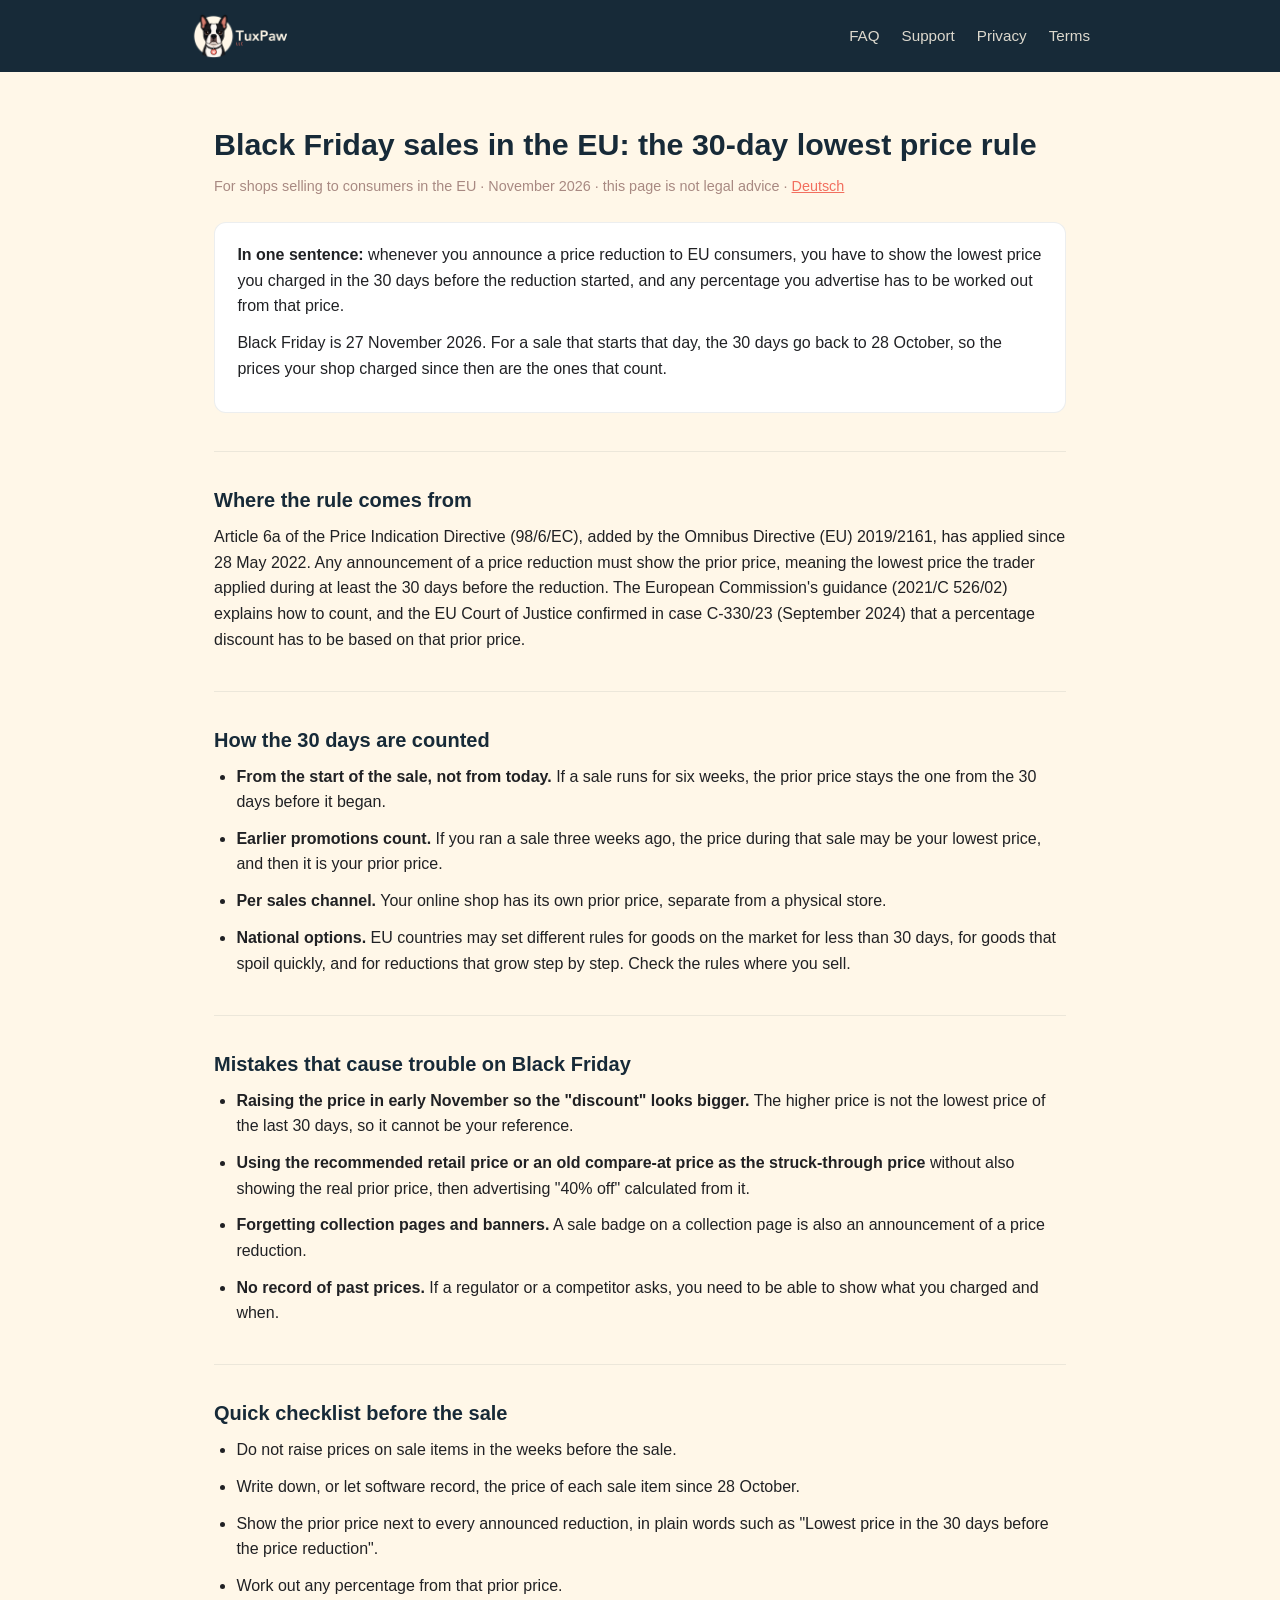
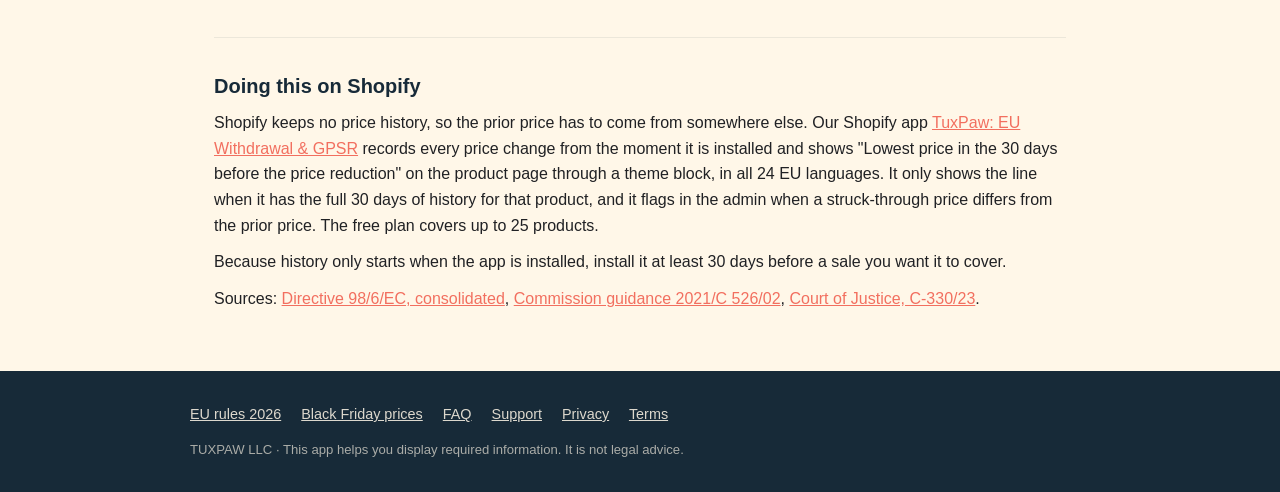
==== black-friday-lowest-price.html @ 4e430883 "site: publish Black Friday 30-day lowest price page (EN, DE), footer link and sitemap (approved by M" ====
<!DOCTYPE html>
<html lang="en">
<head>
<meta charset="utf-8">
<meta name="viewport" content="width=device-width, initial-scale=1">
<title>Black Friday sales in the EU: the 30-day lowest price rule - TuxPaw Labs</title>
<meta name="description" content="How the EU prior price rule (Omnibus, Article 6a of Directive 98/6/EC) applies to Black Friday and Cyber Monday sales: what to show, how the 30 days are counted, and the mistakes that cause trouble.">
<link rel="alternate" hreflang="en" href="https://tuxpawlabs.com/black-friday-lowest-price.html">
<link rel="alternate" hreflang="de" href="https://tuxpawlabs.com/black-friday-niedrigster-preis.html">
<link rel="icon" href="assets/tuxpaw-favicon.ico">
<link rel="apple-touch-icon" href="assets/tuxpaw-icon-192.png">
<link rel="stylesheet" href="style.css">
<style>
  article h3 { font-weight: 600; color: var(--midnight); margin: 1.1rem 0 0.35rem; font-size: 1.02rem; }
  .box { background: #fff; border: 1px solid rgba(23, 42, 56, 0.08); border-radius: 12px; padding: 1.2rem 1.4rem; margin: 1.2rem 0 1.5rem; }
  .rule { margin-top: 2.4rem; padding-top: 0.2rem; border-top: 1px solid rgba(23, 42, 56, 0.08); }
  .lang { font-size: 0.9rem; }
</style>
</head>
<body>
<header>
  <div class="nav">
    <a class="logo" href="index.html"><img src="assets/tuxpaw-primary-horizontal-dark.png" alt="TuxPaw Labs"></a>
    <nav>
      <a href="faq.html">FAQ</a>
      <a href="support.html">Support</a>
      <a href="privacy.html">Privacy</a>
      <a href="terms.html">Terms</a>
    </nav>
  </div>
</header>
<main>
<article>
<h1>Black Friday sales in the EU: the 30-day lowest price rule</h1>
<p class="meta">For shops selling to consumers in the EU &middot; November 2026 &middot; this page is not legal advice &middot; <a class="lang" href="black-friday-niedrigster-preis.html" hreflang="de">Deutsch</a></p>

<div class="box">
<p><strong>In one sentence:</strong> whenever you announce a price reduction to EU consumers, you have to show the lowest price you charged in the 30 days before the reduction started, and any percentage you advertise has to be worked out from that price.</p>
<p>Black Friday is 27 November 2026. For a sale that starts that day, the 30 days go back to 28 October, so the prices your shop charged since then are the ones that count.</p>
</div>

<section class="rule" id="rule">
<h2>Where the rule comes from</h2>
<p>Article 6a of the Price Indication Directive (98/6/EC), added by the Omnibus Directive (EU) 2019/2161, has applied since 28 May 2022. Any announcement of a price reduction must show the prior price, meaning the lowest price the trader applied during at least the 30 days before the reduction. The European Commission's guidance (2021/C 526/02) explains how to count, and the EU Court of Justice confirmed in case C-330/23 (September 2024) that a percentage discount has to be based on that prior price.</p>
</section>

<section class="rule" id="count">
<h2>How the 30 days are counted</h2>
<ul>
<li><strong>From the start of the sale, not from today.</strong> If a sale runs for six weeks, the prior price stays the one from the 30 days before it began.</li>
<li><strong>Earlier promotions count.</strong> If you ran a sale three weeks ago, the price during that sale may be your lowest price, and then it is your prior price.</li>
<li><strong>Per sales channel.</strong> Your online shop has its own prior price, separate from a physical store.</li>
<li><strong>National options.</strong> EU countries may set different rules for goods on the market for less than 30 days, for goods that spoil quickly, and for reductions that grow step by step. Check the rules where you sell.</li>
</ul>
</section>

<section class="rule" id="mistakes">
<h2>Mistakes that cause trouble on Black Friday</h2>
<ul>
<li><strong>Raising the price in early November so the "discount" looks bigger.</strong> The higher price is not the lowest price of the last 30 days, so it cannot be your reference.</li>
<li><strong>Using the recommended retail price or an old compare-at price as the struck-through price</strong> without also showing the real prior price, then advertising "40% off" calculated from it.</li>
<li><strong>Forgetting collection pages and banners.</strong> A sale badge on a collection page is also an announcement of a price reduction.</li>
<li><strong>No record of past prices.</strong> If a regulator or a competitor asks, you need to be able to show what you charged and when.</li>
</ul>
</section>

<section class="rule" id="checklist">
<h2>Quick checklist before the sale</h2>
<ul>
<li>Do not raise prices on sale items in the weeks before the sale.</li>
<li>Write down, or let software record, the price of each sale item since 28 October.</li>
<li>Show the prior price next to every announced reduction, in plain words such as "Lowest price in the 30 days before the price reduction".</li>
<li>Work out any percentage from that prior price.</li>
</ul>
</section>

<section class="rule" id="shopify">
<h2>Doing this on Shopify</h2>
<p>Shopify keeps no price history, so the prior price has to come from somewhere else. Our Shopify app <a href="https://apps.shopify.com/eu-compliance-kit">TuxPaw: EU Withdrawal &amp; GPSR</a> records every price change from the moment it is installed and shows "Lowest price in the 30 days before the price reduction" on the product page through a theme block, in all 24 EU languages. It only shows the line when it has the full 30 days of history for that product, and it flags in the admin when a struck-through price differs from the prior price. The free plan covers up to 25 products.</p>
<p>Because history only starts when the app is installed, install it at least 30 days before a sale you want it to cover.</p>
<p>Sources: <a href="https://eur-lex.europa.eu/legal-content/EN/TXT/HTML/?uri=CELEX:01998L0006-20220528">Directive 98/6/EC, consolidated</a>, <a href="https://eur-lex.europa.eu/legal-content/EN/TXT/HTML/?uri=CELEX:52021XC1229(06)">Commission guidance 2021/C 526/02</a>, <a href="https://eur-lex.europa.eu/legal-content/EN/TXT/HTML/?uri=CELEX:62023CJ0330">Court of Justice, C-330/23</a>.</p>
</section>

</article>
</main>
<footer>
  <div class="foot">
    <a href="eu-rules-2026.html">EU rules 2026</a>
    <a href="black-friday-lowest-price.html">Black Friday prices</a>
    <a href="faq.html">FAQ</a>
    <a href="support.html">Support</a>
    <a href="privacy.html">Privacy</a>
    <a href="terms.html">Terms</a>
    <div class="legal">TUXPAW LLC &middot; This app helps you display required information. It is not legal advice.</div>
  </div>
</footer>
</body>
</html>
---- style.css ----
:root {
  --midnight: #172A38;
  --tux-black: #202124;
  --ivory: #FFF7E8;
  --coral: #F26F5F;
  --taupe: #A88982;
}
* { box-sizing: border-box; margin: 0; padding: 0; }
body {
  font-family: "Nunito Sans", Arial, sans-serif;
  color: var(--tux-black);
  background: var(--ivory);
  line-height: 1.6;
  min-height: 100vh;
  display: flex;
  flex-direction: column;
}
header {
  background: var(--midnight);
  color: var(--ivory);
  padding: 0.75rem 1.5rem;
}
.nav {
  max-width: 900px;
  margin: 0 auto;
  display: flex;
  align-items: center;
  justify-content: space-between;
  flex-wrap: wrap;
  gap: 0.5rem;
}
.logo img { height: 48px; display: block; }
.nav nav a {
  color: var(--ivory);
  text-decoration: none;
  margin-left: 1.1rem;
  font-size: 0.95rem;
  opacity: 0.85;
}
.nav nav a:hover { opacity: 1; color: var(--coral); }
.hero {
  background: var(--midnight);
  color: var(--ivory);
  padding: 3.5rem 1.5rem 4rem;
}
.hero-inner {
  max-width: 900px;
  margin: 0 auto;
  display: flex;
  align-items: center;
  justify-content: space-between;
  gap: 2.5rem;
  flex-wrap: wrap;
}
.hero-text { flex: 1 1 420px; }
.hero h1 {
  font-weight: 800;
  font-size: clamp(1.8rem, 4.5vw, 2.7rem);
  margin-bottom: 1rem;
  line-height: 1.2;
}
.hero p {
  max-width: 560px;
  margin-bottom: 2rem;
  font-size: 1.1rem;
  opacity: 0.9;
}
.mascot {
  flex: 0 1 auto;
  max-height: 260px;
  width: auto;
  filter: drop-shadow(0 6px 18px rgba(0,0,0,0.25));
}
.btn {
  display: inline-block;
  background: var(--coral);
  color: #fff;
  font-weight: 600;
  text-decoration: none;
  padding: 0.8rem 1.6rem;
  border-radius: 8px;
}
.btn:hover { filter: brightness(1.06); }
/* Sits under the hero CTA. Needs `.hero .cta-note`, not `.cta-note`: the
   existing `.hero p` rule is more specific than a bare class and would
   otherwise win on font-size and margin. */
.hero .cta-note {
  margin-top: 0.9rem;
  margin-bottom: 0;
  font-size: 0.95rem;
  opacity: 0.8;
  max-width: 560px;
}
.deadline {
  background: var(--coral);
  color: #fff;
  text-align: center;
  padding: 0.55rem 1rem;
  font-size: 0.95rem;
  font-weight: 600;
}
main {
  flex: 1 0 auto;
  width: 100%;
  max-width: 900px;
  margin: 0 auto;
  padding: 3rem 1.5rem;
}
.features {
  display: grid;
  grid-template-columns: repeat(auto-fit, minmax(230px, 1fr));
  gap: 1.25rem;
  margin-top: 1rem;
}
.card {
  background: #fff;
  border: 1px solid rgba(23, 42, 56, 0.08);
  border-radius: 12px;
  padding: 1.4rem;
  border-top: 4px solid var(--coral);
}
.card h3 { font-weight: 600; margin-bottom: 0.5rem; color: var(--midnight); }
.card p { font-size: 0.95rem; }
article h1 { font-weight: 800; color: var(--midnight); margin-bottom: 0.4rem; font-size: 1.9rem; }
article h2 { font-weight: 600; color: var(--midnight); margin: 1.8rem 0 0.5rem; font-size: 1.25rem; }
article p, article li { margin-bottom: 0.7rem; }
article ol, article ul { padding-left: 1.4rem; }
.meta { color: var(--taupe); font-size: 0.9rem; margin-bottom: 1.5rem; }
a { color: var(--coral); }
footer {
  background: var(--midnight);
  color: var(--ivory);
  padding: 2rem 1.5rem;
  margin-top: auto;
}
.foot {
  max-width: 900px;
  margin: 0 auto;
  font-size: 0.9rem;
  opacity: 0.85;
}
.foot a { color: var(--ivory); margin-right: 1rem; }
.foot .legal { margin-top: 0.8rem; font-size: 0.82rem; opacity: 0.75; }
@media (max-width: 640px) {
  .hero-inner { justify-content: center; text-align: center; }
  .hero p { margin-left: auto; margin-right: auto; }
  .mascot { max-height: 200px; }
}
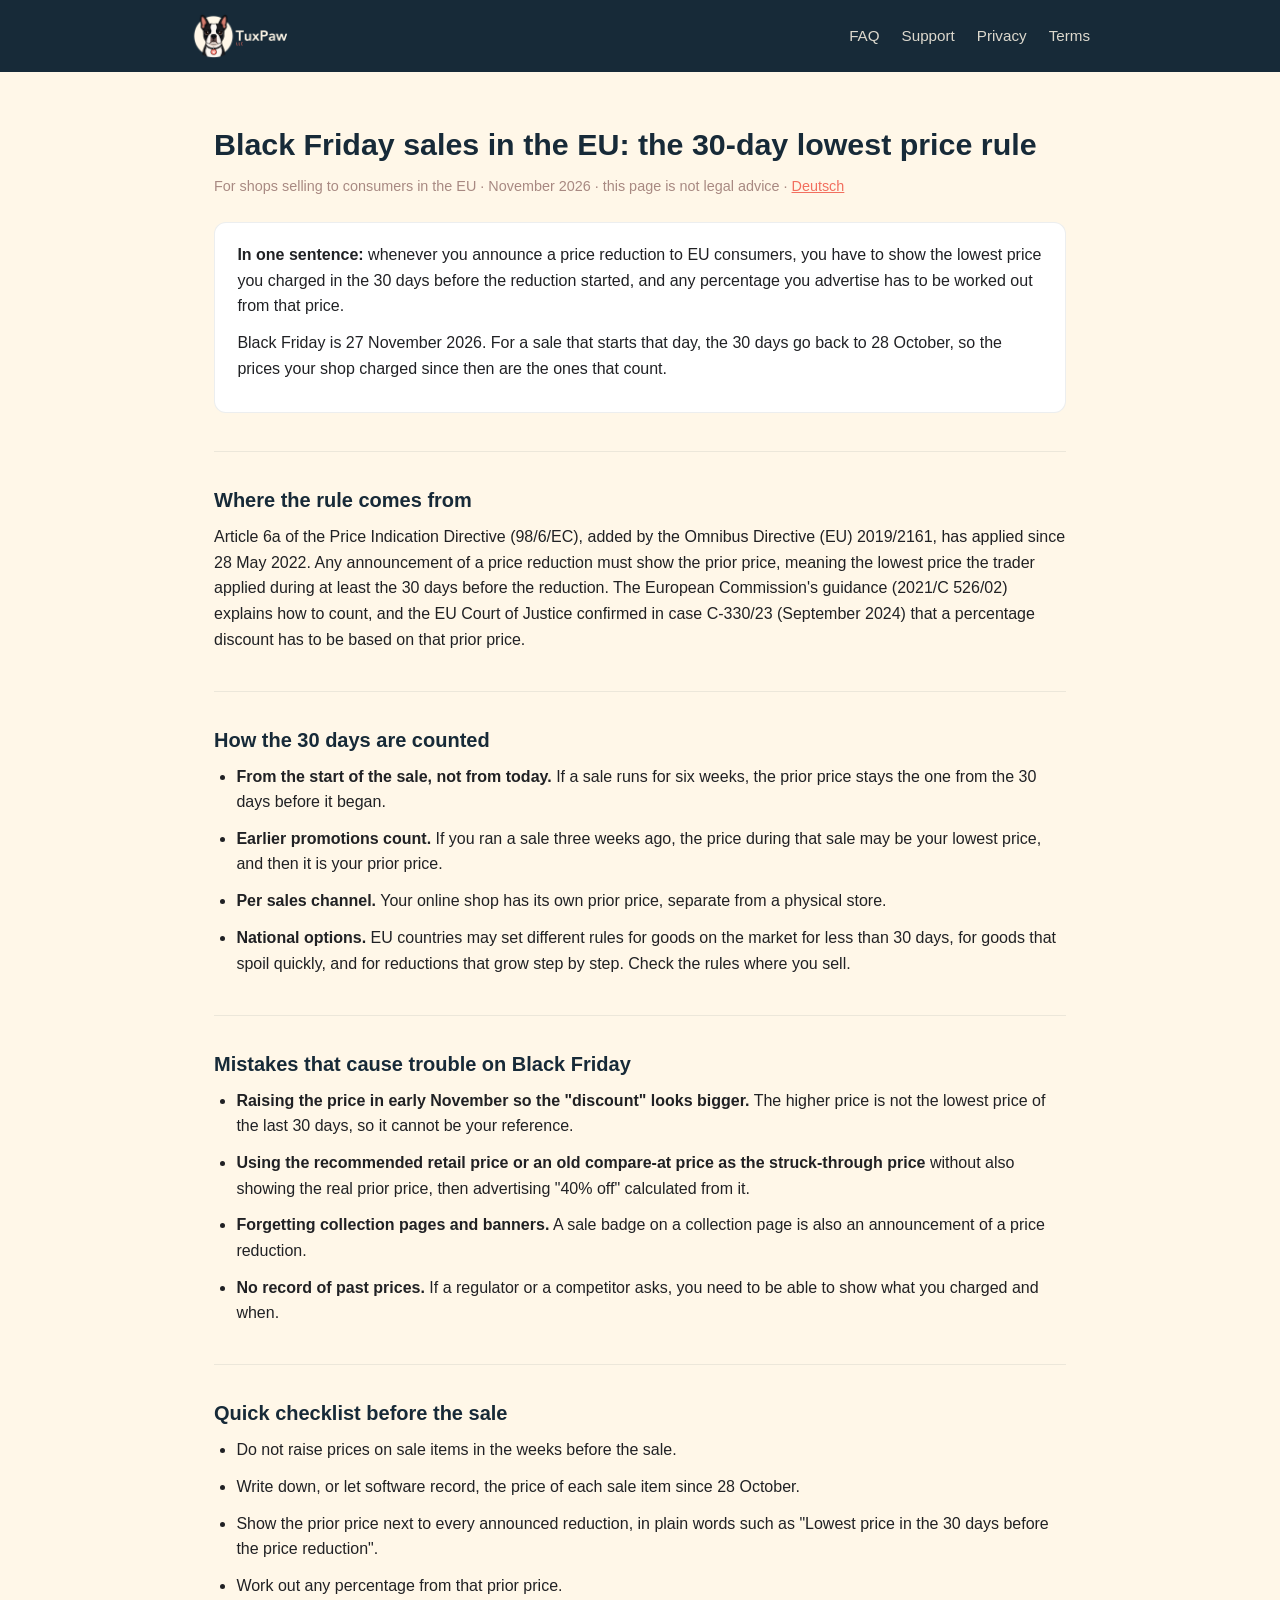
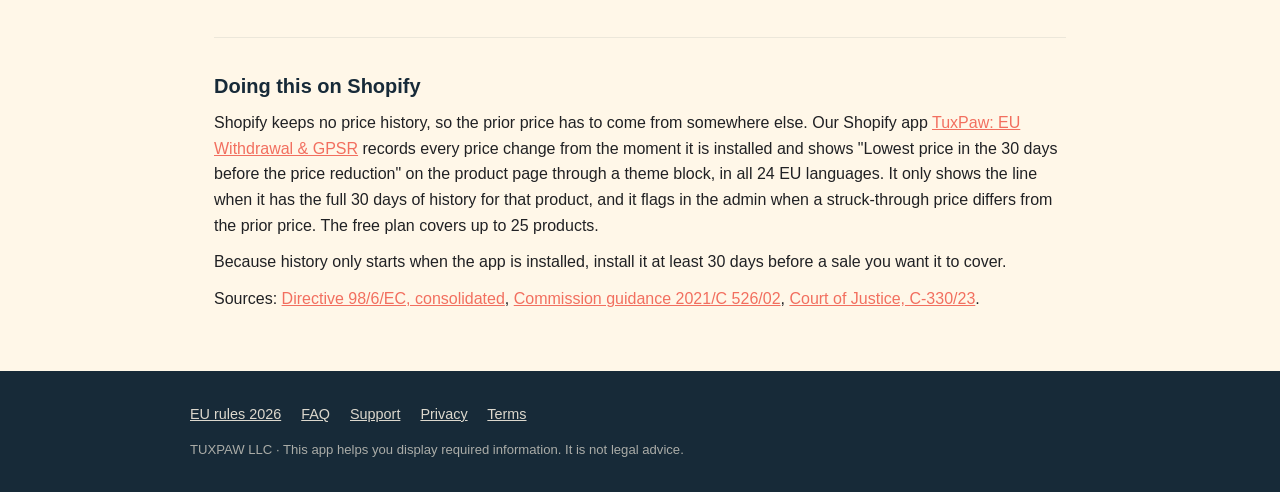
==== commit 043e0f44: "draft: Black Friday 30-day lowest price page, EN and DE (not live until Mark approves)" ====
--- a/black-friday-lowest-price.html
+++ b/black-friday-lowest-price.html
@@ -86,7 +86,6 @@
 <footer>
   <div class="foot">
     <a href="eu-rules-2026.html">EU rules 2026</a>
-    <a href="black-friday-lowest-price.html">Black Friday prices</a>
     <a href="faq.html">FAQ</a>
     <a href="support.html">Support</a>
     <a href="privacy.html">Privacy</a>
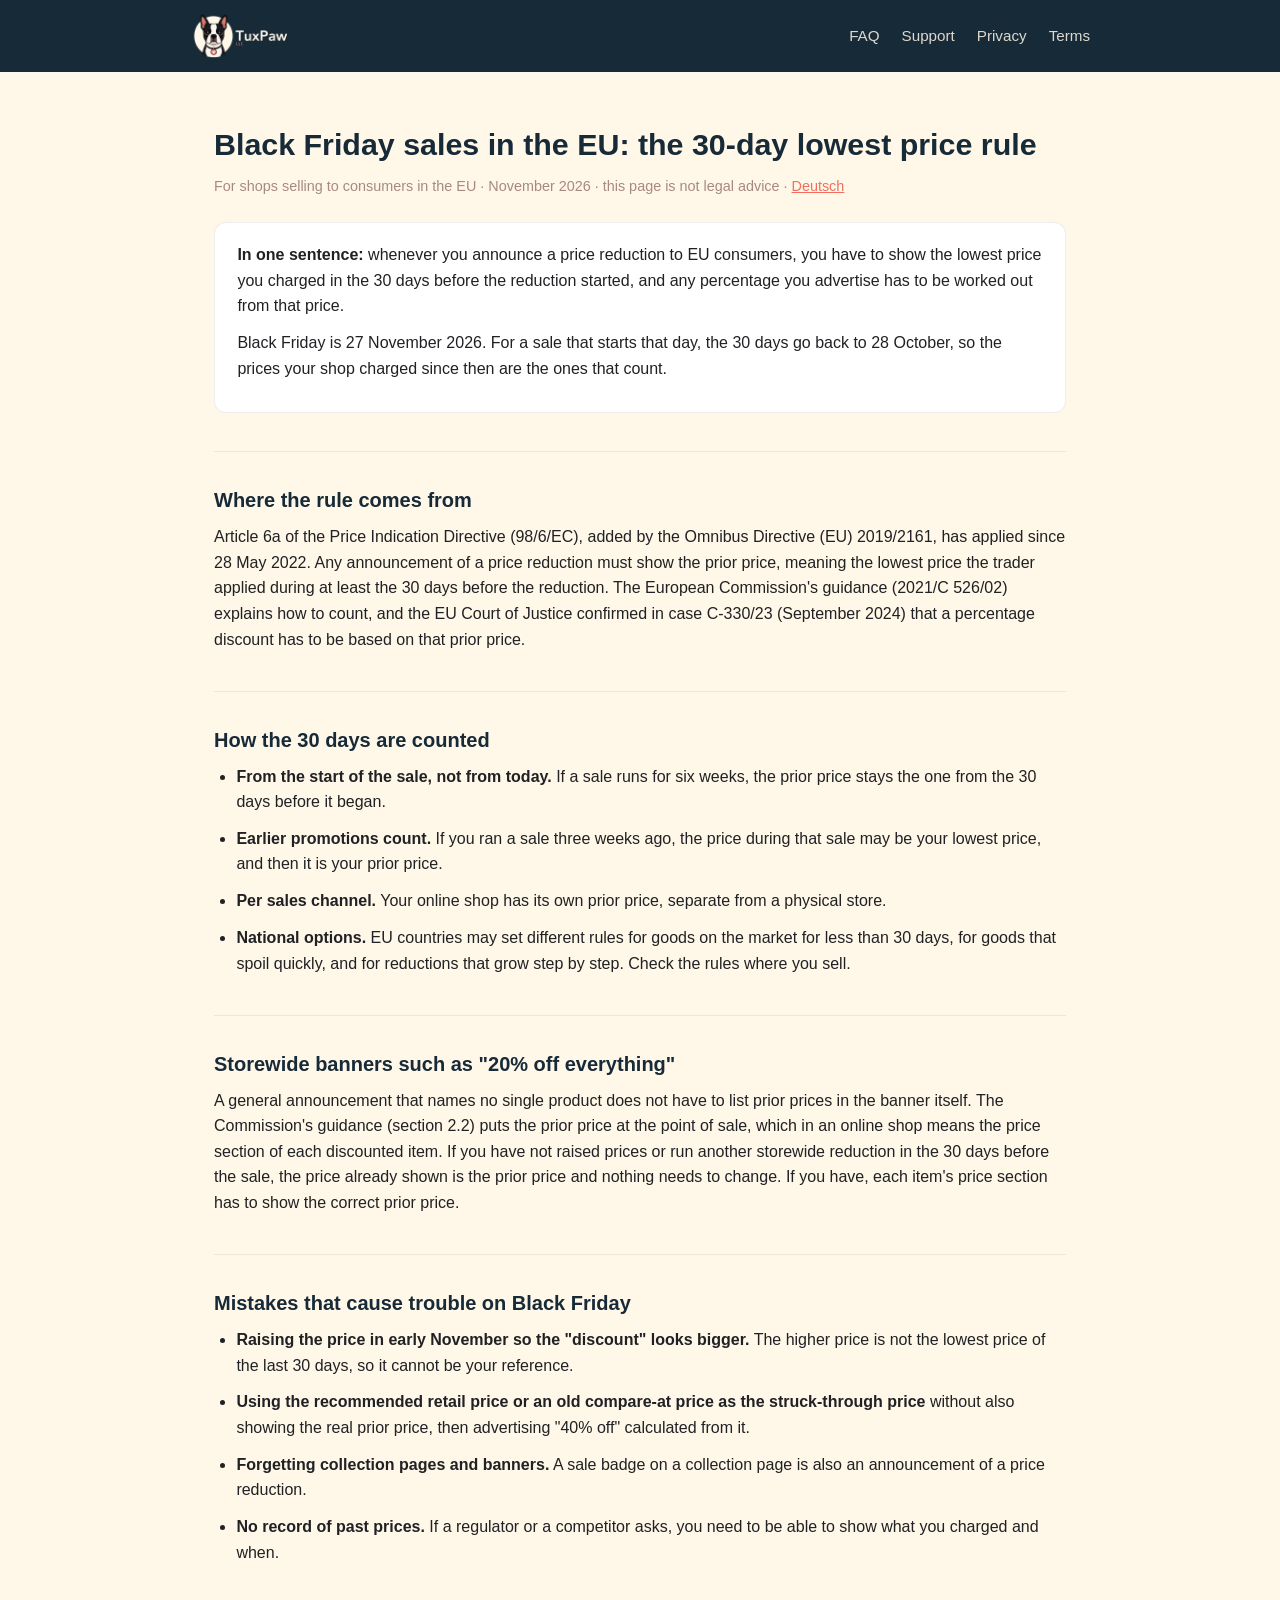
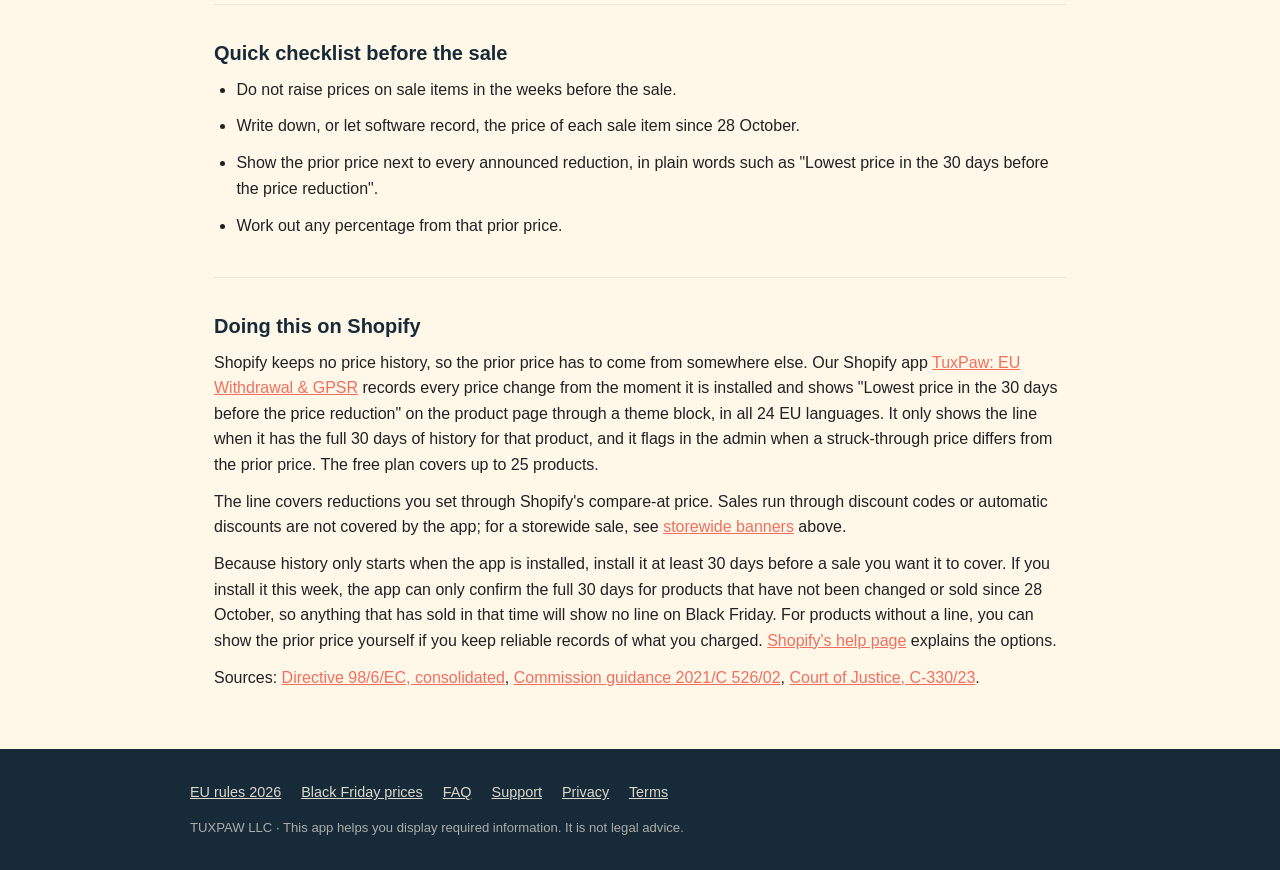
==== commit d6bb7fd3: "site: Black Friday page, storewide banner rule (Commission guidance 2.2), app scope and this-week in" ====
--- a/black-friday-lowest-price.html
+++ b/black-friday-lowest-price.html
@@ -54,6 +54,11 @@
 </ul>
 </section>
 
+<section class="rule" id="storewide">
+<h2>Storewide banners such as "20% off everything"</h2>
+<p>A general announcement that names no single product does not have to list prior prices in the banner itself. The Commission's guidance (section 2.2) puts the prior price at the point of sale, which in an online shop means the price section of each discounted item. If you have not raised prices or run another storewide reduction in the 30 days before the sale, the price already shown is the prior price and nothing needs to change. If you have, each item's price section has to show the correct prior price.</p>
+</section>
+
 <section class="rule" id="mistakes">
 <h2>Mistakes that cause trouble on Black Friday</h2>
 <ul>
@@ -77,7 +82,8 @@
 <section class="rule" id="shopify">
 <h2>Doing this on Shopify</h2>
 <p>Shopify keeps no price history, so the prior price has to come from somewhere else. Our Shopify app <a href="https://apps.shopify.com/eu-compliance-kit">TuxPaw: EU Withdrawal &amp; GPSR</a> records every price change from the moment it is installed and shows "Lowest price in the 30 days before the price reduction" on the product page through a theme block, in all 24 EU languages. It only shows the line when it has the full 30 days of history for that product, and it flags in the admin when a struck-through price differs from the prior price. The free plan covers up to 25 products.</p>
-<p>Because history only starts when the app is installed, install it at least 30 days before a sale you want it to cover.</p>
+<p>The line covers reductions you set through Shopify's compare-at price. Sales run through discount codes or automatic discounts are not covered by the app; for a storewide sale, see <a href="#storewide">storewide banners</a> above.</p>
+<p>Because history only starts when the app is installed, install it at least 30 days before a sale you want it to cover. If you install it this week, the app can only confirm the full 30 days for products that have not been changed or sold since 28 October, so anything that has sold in that time will show no line on Black Friday. For products without a line, you can show the prior price yourself if you keep reliable records of what you charged. <a href="https://help.shopify.com/en/manual/compliance/legal/pricing-indication-directive">Shopify's help page</a> explains the options.</p>
 <p>Sources: <a href="https://eur-lex.europa.eu/legal-content/EN/TXT/HTML/?uri=CELEX:01998L0006-20220528">Directive 98/6/EC, consolidated</a>, <a href="https://eur-lex.europa.eu/legal-content/EN/TXT/HTML/?uri=CELEX:52021XC1229(06)">Commission guidance 2021/C 526/02</a>, <a href="https://eur-lex.europa.eu/legal-content/EN/TXT/HTML/?uri=CELEX:62023CJ0330">Court of Justice, C-330/23</a>.</p>
 </section>
 
@@ -86,6 +92,7 @@
 <footer>
   <div class="foot">
     <a href="eu-rules-2026.html">EU rules 2026</a>
+    <a href="black-friday-lowest-price.html">Black Friday prices</a>
     <a href="faq.html">FAQ</a>
     <a href="support.html">Support</a>
     <a href="privacy.html">Privacy</a>
